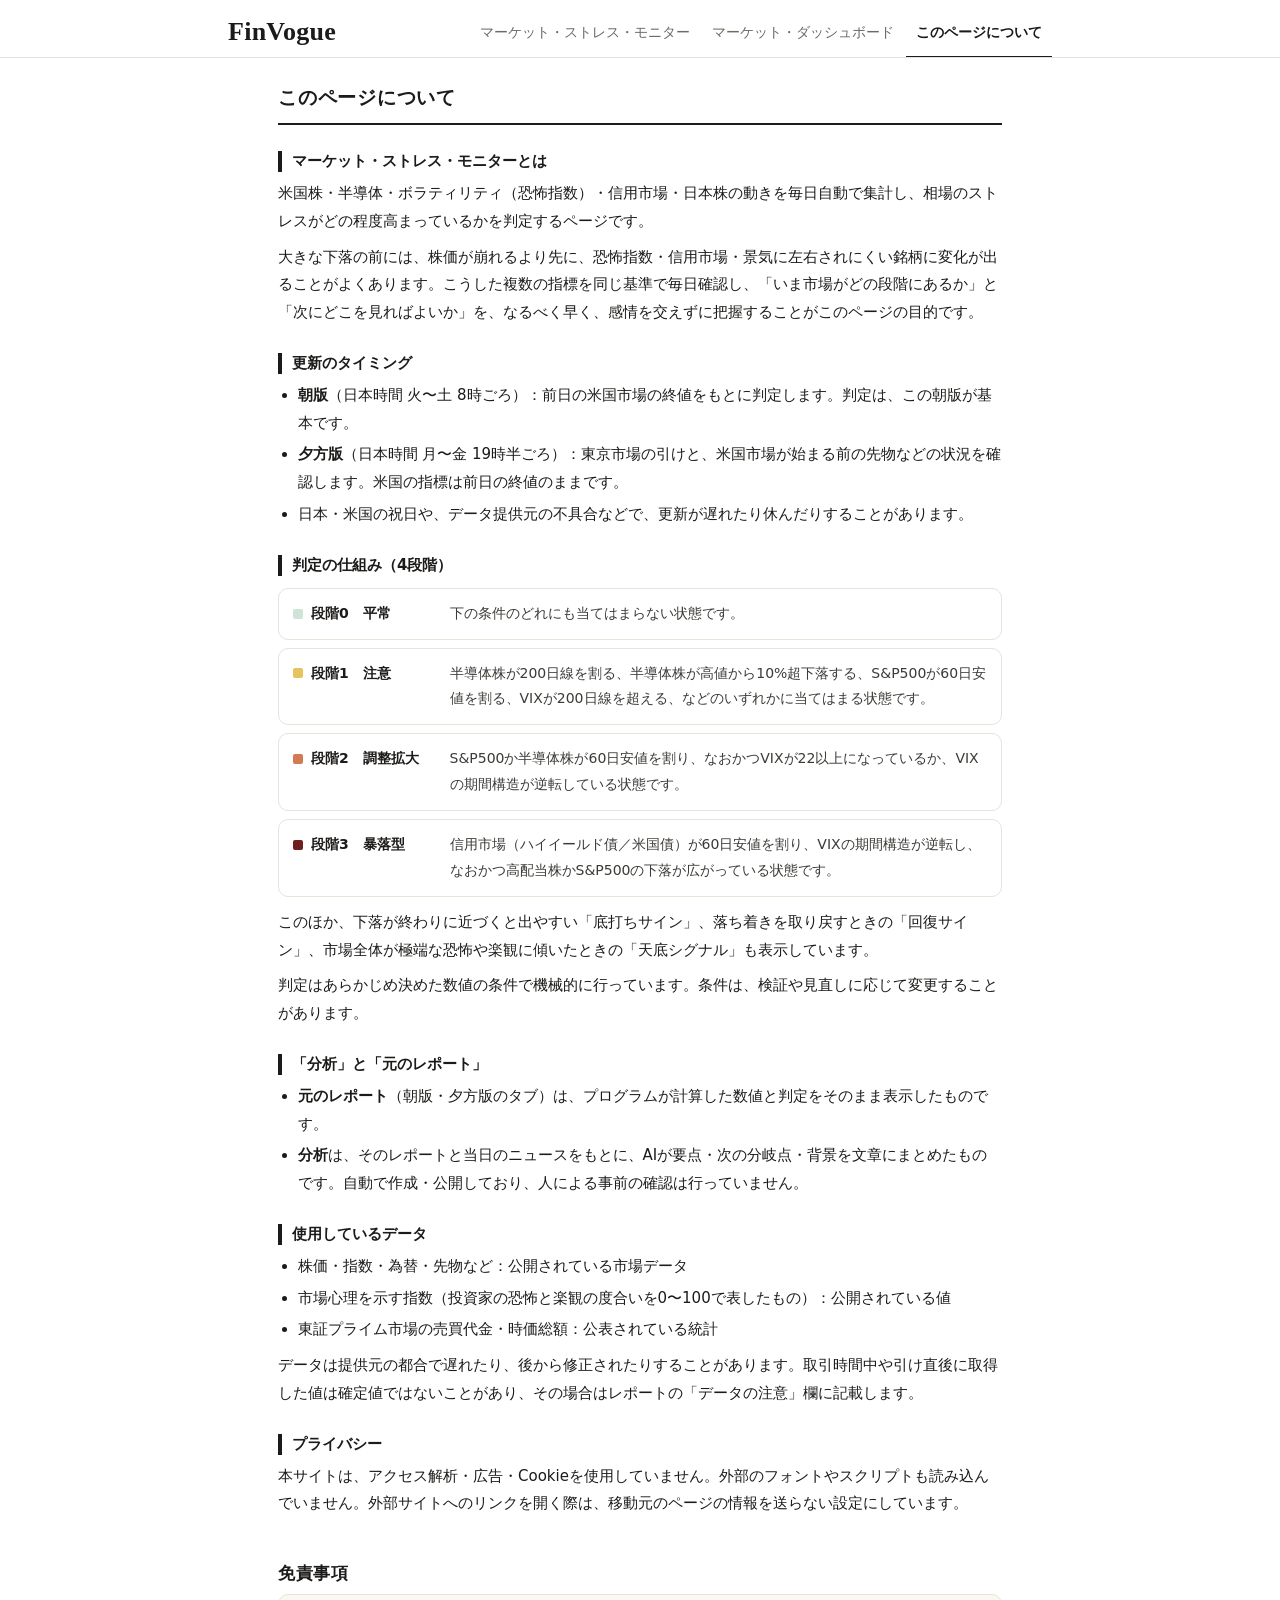
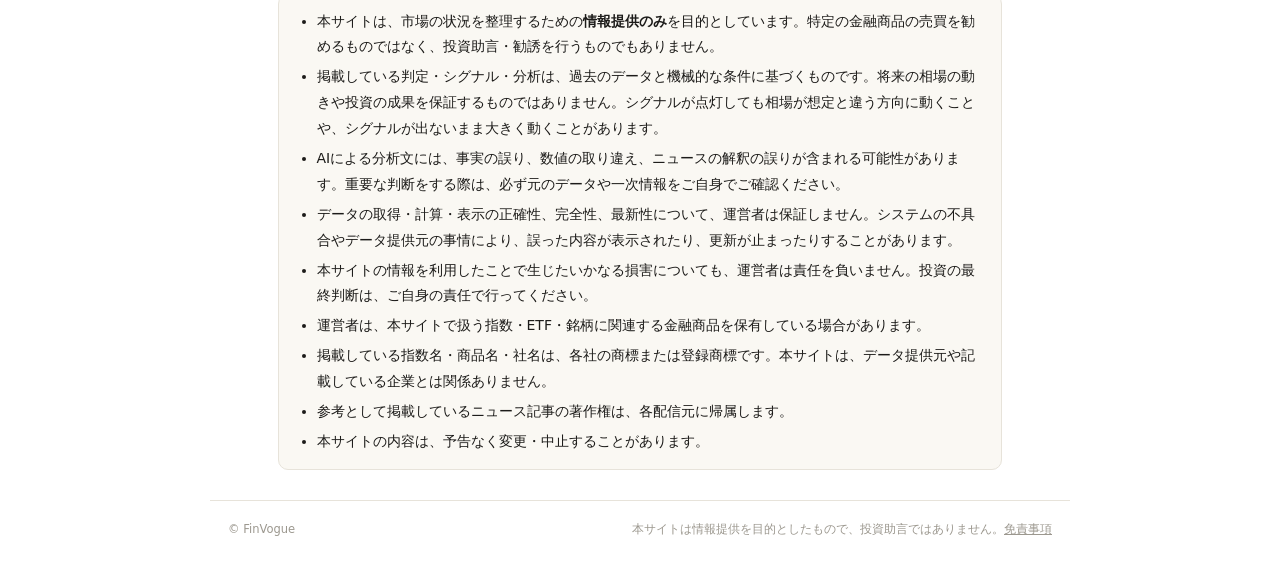
==== about.html @ ae96e3a5 "サイト全体をGitHub Pagesに: 共通ヘッダー・フッター、このページについて、マーケット・ダッシュボード、404。CSP・リファラー非送信を設定 Co-Authored-By: Claude " ====
<!DOCTYPE html>
<html lang="ja">
<head>
<meta charset="utf-8">
<meta name="viewport" content="width=device-width, initial-scale=1">
<meta http-equiv="Content-Security-Policy" content="default-src 'self'; script-src 'self' 'unsafe-inline'; style-src 'self' 'unsafe-inline'; img-src 'self' data:; connect-src 'self'; font-src 'self'; object-src 'none'; base-uri 'self'; form-action 'none'">
<meta name="referrer" content="no-referrer">
<link rel="stylesheet" href="assets/site.css">
<title>このページについて | FinVogue</title>
<style>
:root{--bg:#fff;--ink:#1c1b19;--muted:#6d6a63;--faint:#9c988f;--line:#e7e3da;--soft:#faf8f3;color-scheme:light}
*{box-sizing:border-box}
html,body{margin:0;max-width:100%;overflow-x:hidden}
body{background:var(--bg);color:var(--ink);
  font-family:"Hiragino Sans","Yu Gothic UI","Meiryo","Noto Sans JP",system-ui,sans-serif;
  font-size:15px;line-height:1.85;-webkit-font-smoothing:antialiased;font-feature-settings:"palt"}
.wrap{max-width:760px;margin:0 auto;padding:22px 18px 30px}
h1{font-size:19px;margin:0 0 6px;letter-spacing:.04em;padding-bottom:8px;border-bottom:2px solid var(--ink)}
h2{font-size:17px;margin:40px 0 4px;letter-spacing:.03em}
h3{font-size:15px;margin:26px 0 6px;padding-left:10px;border-left:4px solid var(--ink);line-height:1.4}
p{margin:8px 0}
ul{margin:8px 0;padding-left:1.3em}li{margin:4px 0}
.lead{color:var(--muted);font-size:14px}
.stages{display:grid;gap:8px;margin:12px 0}
.st{display:grid;grid-template-columns:9.5em 1fr;gap:4px 14px;align-items:start;padding:12px 14px;border:1px solid var(--line);border-radius:10px}
.st b{display:flex;align-items:center;gap:8px;font-size:14px;white-space:nowrap}
.st b i{width:10px;height:10px;border-radius:2px;display:inline-block;flex:none}
.st span{font-size:14px;color:#3d3b37}
.h0{background:#cfe3d6}.h1{background:#e7c35f}.h2{background:#d47a52}.h3{background:#6e1f1f}
.box{background:var(--soft);border:1px solid var(--line);border-radius:10px;padding:6px 18px}
.box li{font-size:14px}
@media (max-width:620px){.st{grid-template-columns:1fr}.wrap{padding:18px 14px 24px}}
</style>
</head>
<body>
<header class="site-hd"><div class="in"><a class="brand" href="index.html">FinVogue</a><nav class="site-nav" aria-label="サイト内メニュー"><a href="index.html"><span class="lg">マーケット・ストレス・</span>モニター</a><a href="links.html"><span class="lg">マーケット・</span>ダッシュボード</a><a href="about.html" aria-current="page">このページについて</a></nav></div></header>
<main class="wrap">
<h1>このページについて</h1>

<h3>マーケット・ストレス・モニターとは</h3>
<p>米国株・半導体・ボラティリティ（恐怖指数）・信用市場・日本株の動きを毎日自動で集計し、相場のストレスがどの程度高まっているかを判定するページです。</p>
<p>大きな下落の前には、株価が崩れるより先に、恐怖指数・信用市場・景気に左右されにくい銘柄に変化が出ることがよくあります。こうした複数の指標を同じ基準で毎日確認し、「いま市場がどの段階にあるか」と「次にどこを見ればよいか」を、なるべく早く、感情を交えずに把握することがこのページの目的です。</p>

<h3>更新のタイミング</h3>
<ul>
<li><b>朝版</b>（日本時間 火〜土 8時ごろ）：前日の米国市場の終値をもとに判定します。判定は、この朝版が基本です。</li>
<li><b>夕方版</b>（日本時間 月〜金 19時半ごろ）：東京市場の引けと、米国市場が始まる前の先物などの状況を確認します。米国の指標は前日の終値のままです。</li>
<li>日本・米国の祝日や、データ提供元の不具合などで、更新が遅れたり休んだりすることがあります。</li>
</ul>

<h3>判定の仕組み（4段階）</h3>
<div class="stages">
<div class="st"><b><i class="h0"></i>段階0　平常</b><span>下の条件のどれにも当てはまらない状態です。</span></div>
<div class="st"><b><i class="h1"></i>段階1　注意</b><span>半導体株が200日線を割る、半導体株が高値から10%超下落する、S&amp;P500が60日安値を割る、VIXが200日線を超える、などのいずれかに当てはまる状態です。</span></div>
<div class="st"><b><i class="h2"></i>段階2　調整拡大</b><span>S&amp;P500か半導体株が60日安値を割り、なおかつVIXが22以上になっているか、VIXの期間構造が逆転している状態です。</span></div>
<div class="st"><b><i class="h3"></i>段階3　暴落型</b><span>信用市場（ハイイールド債／米国債）が60日安値を割り、VIXの期間構造が逆転し、なおかつ高配当株かS&amp;P500の下落が広がっている状態です。</span></div>
</div>
<p>このほか、下落が終わりに近づくと出やすい「底打ちサイン」、落ち着きを取り戻すときの「回復サイン」、市場全体が極端な恐怖や楽観に傾いたときの「天底シグナル」も表示しています。</p>
<p>判定はあらかじめ決めた数値の条件で機械的に行っています。条件は、検証や見直しに応じて変更することがあります。</p>

<h3>「分析」と「元のレポート」</h3>
<ul>
<li><b>元のレポート</b>（朝版・夕方版のタブ）は、プログラムが計算した数値と判定をそのまま表示したものです。</li>
<li><b>分析</b>は、そのレポートと当日のニュースをもとに、AIが要点・次の分岐点・背景を文章にまとめたものです。自動で作成・公開しており、人による事前の確認は行っていません。</li>
</ul>

<h3>使用しているデータ</h3>
<ul>
<li>株価・指数・為替・先物など：公開されている市場データ</li>
<li>市場心理を示す指数（投資家の恐怖と楽観の度合いを0〜100で表したもの）：公開されている値</li>
<li>東証プライム市場の売買代金・時価総額：公表されている統計</li>
</ul>
<p>データは提供元の都合で遅れたり、後から修正されたりすることがあります。取引時間中や引け直後に取得した値は確定値ではないことがあり、その場合はレポートの「データの注意」欄に記載します。</p>

<h3>プライバシー</h3>
<p>本サイトは、アクセス解析・広告・Cookieを使用していません。外部のフォントやスクリプトも読み込んでいません。外部サイトへのリンクを開く際は、移動元のページの情報を送らない設定にしています。</p>

<h2 id="disclaimer">免責事項</h2>
<div class="box"><ul>
<li>本サイトは、市場の状況を整理するための<b>情報提供のみ</b>を目的としています。特定の金融商品の売買を勧めるものではなく、投資助言・勧誘を行うものでもありません。</li>
<li>掲載している判定・シグナル・分析は、過去のデータと機械的な条件に基づくものです。将来の相場の動きや投資の成果を保証するものではありません。シグナルが点灯しても相場が想定と違う方向に動くことや、シグナルが出ないまま大きく動くことがあります。</li>
<li>AIによる分析文には、事実の誤り、数値の取り違え、ニュースの解釈の誤りが含まれる可能性があります。重要な判断をする際は、必ず元のデータや一次情報をご自身でご確認ください。</li>
<li>データの取得・計算・表示の正確性、完全性、最新性について、運営者は保証しません。システムの不具合やデータ提供元の事情により、誤った内容が表示されたり、更新が止まったりすることがあります。</li>
<li>本サイトの情報を利用したことで生じたいかなる損害についても、運営者は責任を負いません。投資の最終判断は、ご自身の責任で行ってください。</li>
<li>運営者は、本サイトで扱う指数・ETF・銘柄に関連する金融商品を保有している場合があります。</li>
<li>掲載している指数名・商品名・社名は、各社の商標または登録商標です。本サイトは、データ提供元や記載している企業とは関係ありません。</li>
<li>参考として掲載しているニュース記事の著作権は、各配信元に帰属します。</li>
<li>本サイトの内容は、予告なく変更・中止することがあります。</li>
</ul></div>
</main>
<footer class="site-ft"><span>© FinVogue</span><span>本サイトは情報提供を目的としたもので、投資助言ではありません。<a href="about.html#disclaimer">免責事項</a></span></footer>
</body>
</html>
---- assets/site.css ----
/* FinVogue サイト共通のヘッダーとフッター（各ページの配色変数を使う） */
.site-hd{border-bottom:1px solid var(--line,#e7e3da);background:var(--bg,#fff)}
.site-hd .in{max-width:860px;margin:0 auto;padding:14px 18px 0;display:flex;align-items:flex-end;justify-content:space-between;gap:6px 24px;flex-wrap:wrap}
.brand{font-family:"Hiragino Mincho ProN","Yu Mincho","YuMincho","Noto Serif JP",Georgia,"Times New Roman",serif;
  font-size:26px;font-weight:700;letter-spacing:.01em;color:var(--ink,#1c1b19);text-decoration:none;line-height:1;padding-bottom:12px}
.site-nav{display:flex;gap:2px;overflow-x:auto;scrollbar-width:none;-webkit-overflow-scrolling:touch}
.site-nav::-webkit-scrollbar{display:none}
.site-nav a{font-size:13.5px;color:var(--muted,#6d6a63);text-decoration:none;white-space:nowrap;
  padding:6px 10px 11px;border-bottom:2px solid transparent;margin-bottom:-1px}
.site-nav a:hover{color:var(--ink,#1c1b19)}
.site-nav a[aria-current="page"]{color:var(--ink,#1c1b19);font-weight:700;border-bottom-color:var(--ink,#1c1b19)}
.site-ft{max-width:860px;margin:0 auto;padding:18px 18px 34px;font-size:11.5px;color:var(--faint,#9c988f);
  display:flex;flex-wrap:wrap;gap:4px 14px;justify-content:space-between;border-top:1px solid var(--line,#e7e3da)}
.site-ft a{color:inherit}
html.embed .site-hd,html.embed .site-ft{display:none}
@media (max-width:620px){
  .site-hd .in{padding:12px 12px 0;gap:4px}
  .brand{font-size:23px;padding-bottom:4px;width:100%}
  .site-nav{margin:0 -4px;width:calc(100% + 8px)}
  .site-nav a{padding:6px 8px 10px;font-size:13px}
  .site-nav .lg{display:none}
}
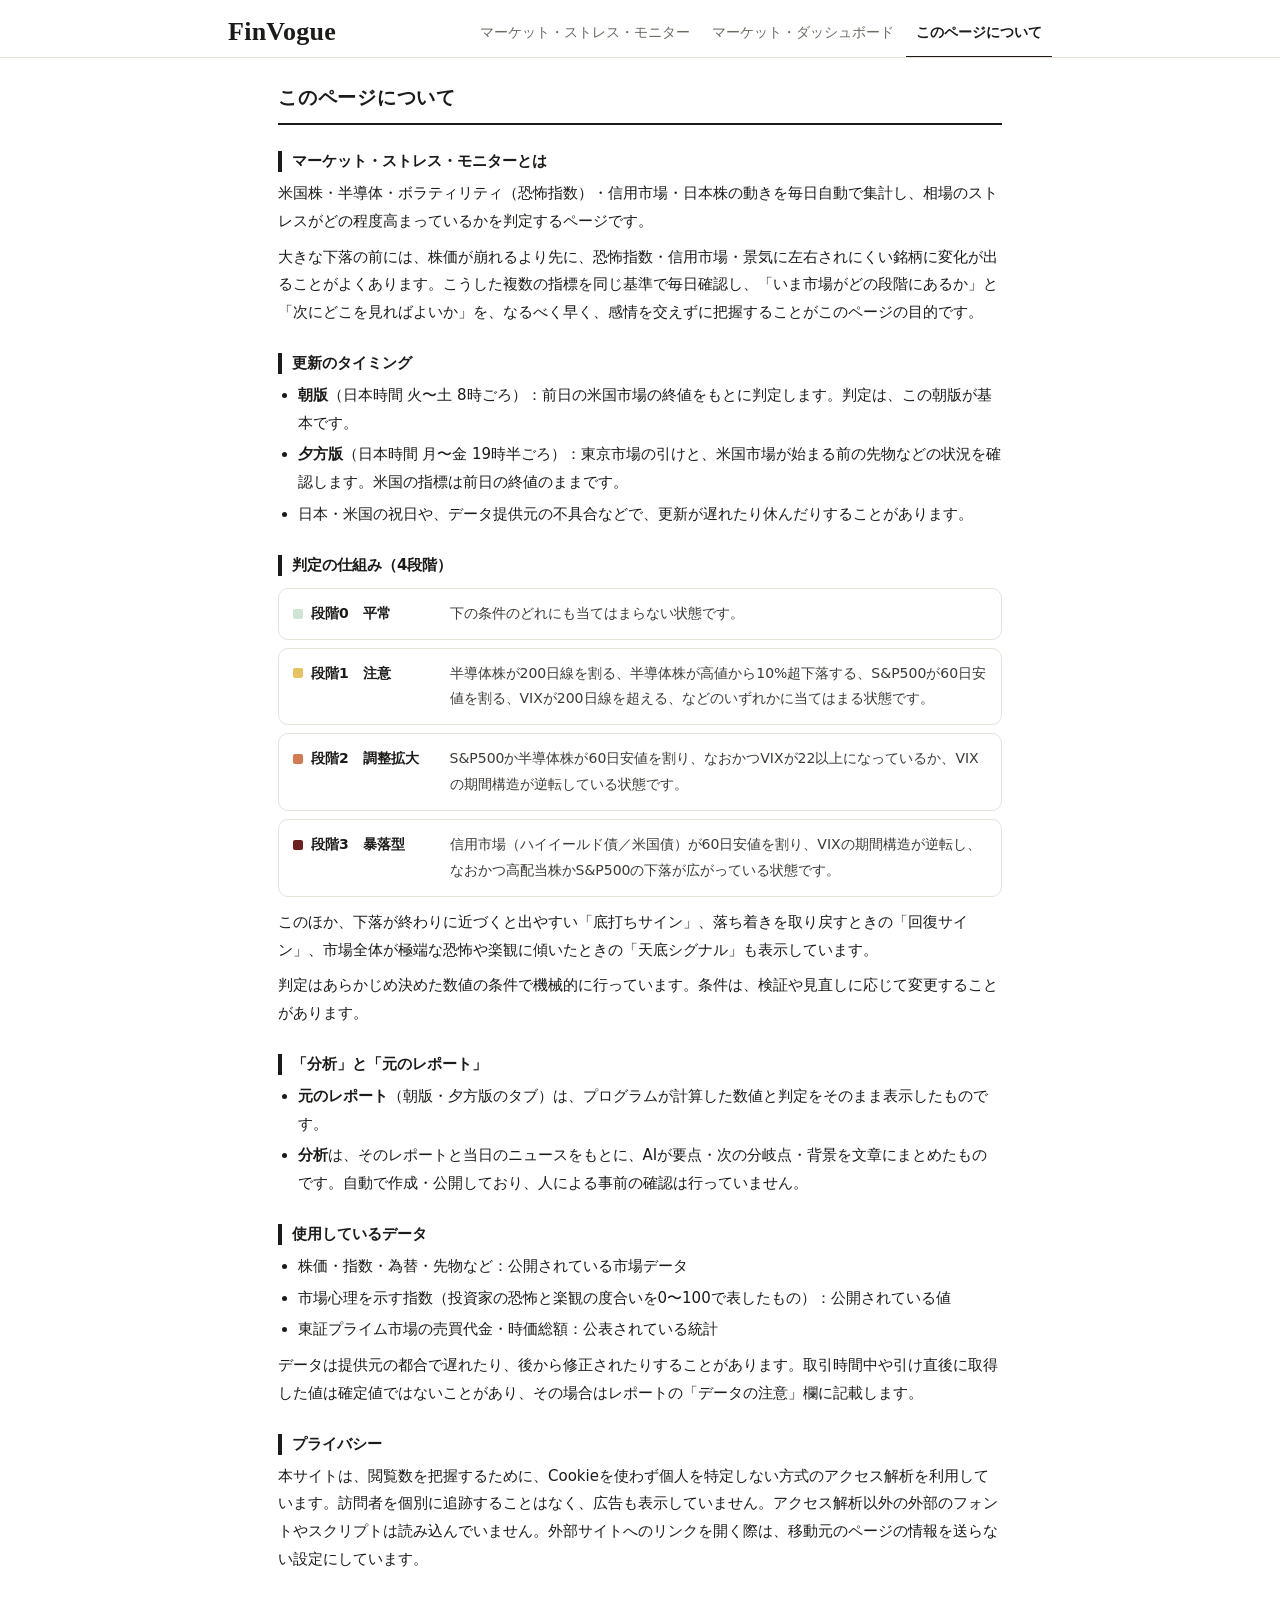
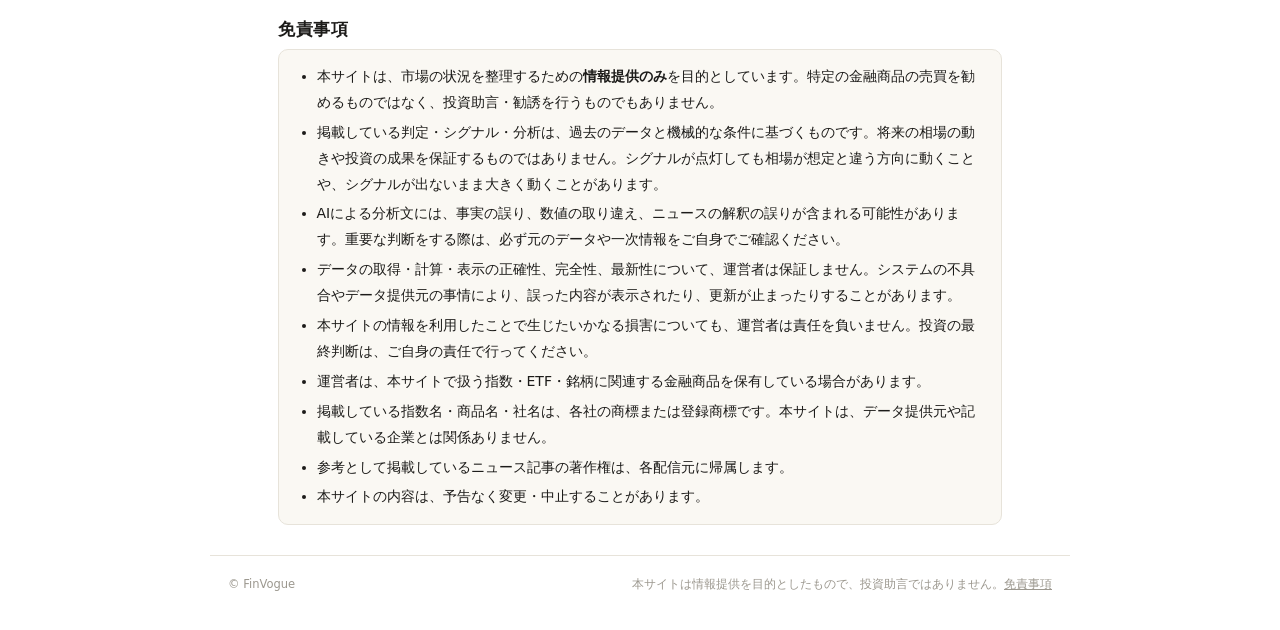
==== commit c008a2a2: "Cookieを使わないアクセス解析(Cloudflare Web Analytics)を追加。CSPとプライバシーの記載を更新 Co-Authored-By: Claude Opus 5.5 <nor" ====
--- a/about.html
+++ b/about.html
@@ -3,7 +3,7 @@
 <head>
 <meta charset="utf-8">
 <meta name="viewport" content="width=device-width, initial-scale=1">
-<meta http-equiv="Content-Security-Policy" content="default-src 'self'; script-src 'self' 'unsafe-inline'; style-src 'self' 'unsafe-inline'; img-src 'self' data:; connect-src 'self'; font-src 'self'; object-src 'none'; base-uri 'self'; form-action 'none'">
+<meta http-equiv="Content-Security-Policy" content="default-src 'self'; script-src 'self' 'unsafe-inline' https://static.cloudflareinsights.com; style-src 'self' 'unsafe-inline'; img-src 'self' data:; connect-src 'self' https://cloudflareinsights.com https://*.cloudflareinsights.com; font-src 'self'; object-src 'none'; base-uri 'self'; form-action 'none'">
 <meta name="referrer" content="no-referrer">
 <link rel="stylesheet" href="assets/site.css">
 <title>このページについて | FinVogue</title>
@@ -73,7 +73,7 @@
 <p>データは提供元の都合で遅れたり、後から修正されたりすることがあります。取引時間中や引け直後に取得した値は確定値ではないことがあり、その場合はレポートの「データの注意」欄に記載します。</p>
 
 <h3>プライバシー</h3>
-<p>本サイトは、アクセス解析・広告・Cookieを使用していません。外部のフォントやスクリプトも読み込んでいません。外部サイトへのリンクを開く際は、移動元のページの情報を送らない設定にしています。</p>
+<p>本サイトは、閲覧数を把握するために、Cookieを使わず個人を特定しない方式のアクセス解析を利用しています。訪問者を個別に追跡することはなく、広告も表示していません。アクセス解析以外の外部のフォントやスクリプトは読み込んでいません。外部サイトへのリンクを開く際は、移動元のページの情報を送らない設定にしています。</p>
 
 <h2 id="disclaimer">免責事項</h2>
 <div class="box"><ul>
@@ -89,5 +89,6 @@
 </ul></div>
 </main>
 <footer class="site-ft"><span>© FinVogue</span><span>本サイトは情報提供を目的としたもので、投資助言ではありません。<a href="about.html#disclaimer">免責事項</a></span></footer>
+<!-- Cloudflare Web Analytics（Cookieを使わないアクセス数の計測） --><script type='module' src='https://static.cloudflareinsights.com/beacon.min.js' data-cf-beacon='{"token": "53d737177417465da31ccee3e11a5c7b"}'></script>
 </body>
 </html>
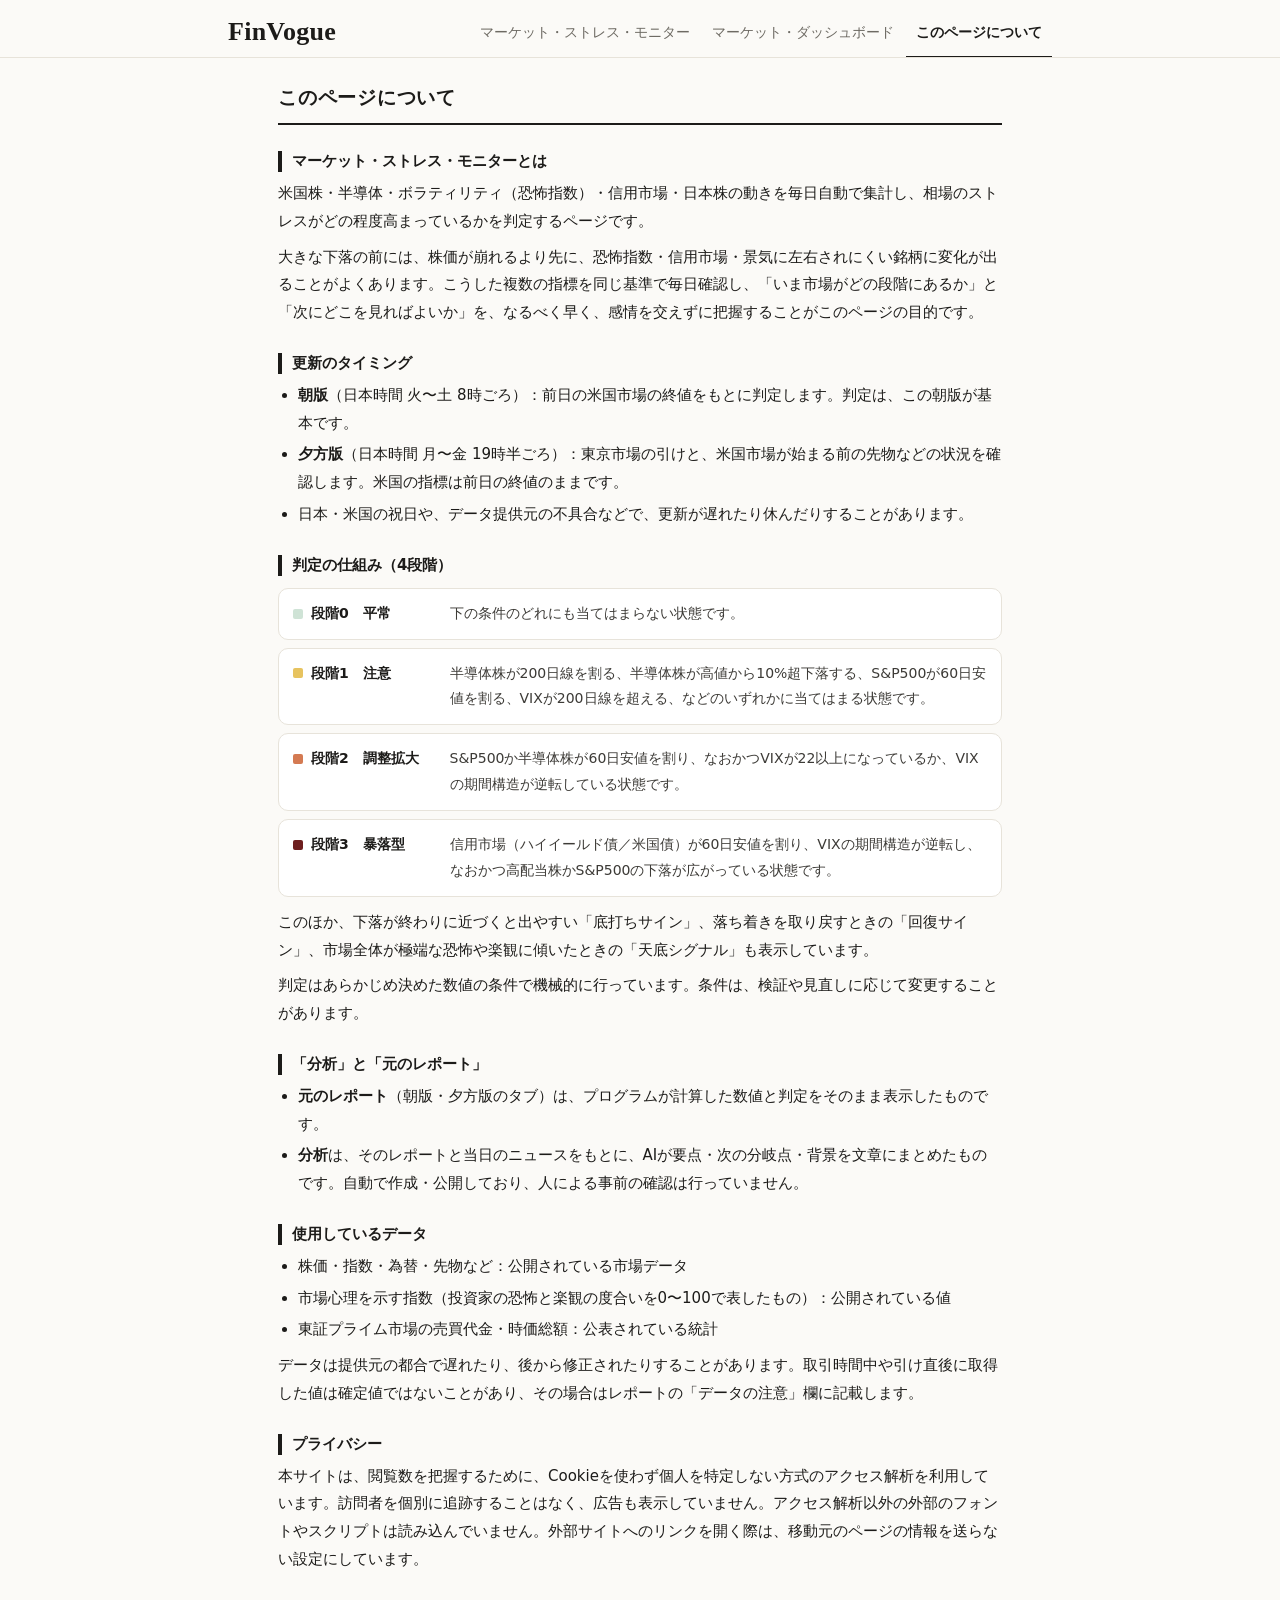
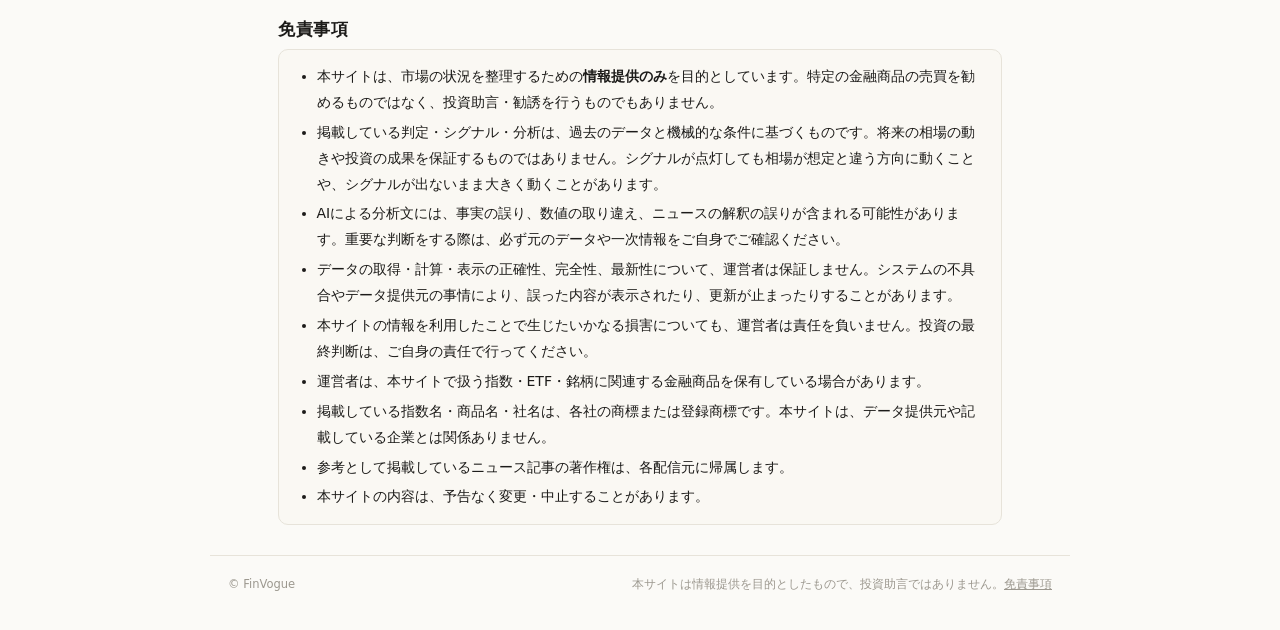
==== commit 49013898: "全ページを明るい配色に統一(端末のダークモードに関係なく同じ見た目)、背景色をそろえる Co-Authored-By: Claude Opus 5.5 <noreply@anthropic.com> " ====
--- a/about.html
+++ b/about.html
@@ -8,7 +8,7 @@
 <link rel="stylesheet" href="assets/site.css">
 <title>このページについて | FinVogue</title>
 <style>
-:root{--bg:#fff;--ink:#1c1b19;--muted:#6d6a63;--faint:#9c988f;--line:#e7e3da;--soft:#faf8f3;color-scheme:light}
+:root{--bg:#fbfaf7;--ink:#1c1b19;--muted:#6d6a63;--faint:#9c988f;--line:#e7e3da;--soft:#faf8f3;color-scheme:light}
 *{box-sizing:border-box}
 html,body{margin:0;max-width:100%;overflow-x:hidden}
 body{background:var(--bg);color:var(--ink);
@@ -22,7 +22,7 @@
 ul{margin:8px 0;padding-left:1.3em}li{margin:4px 0}
 .lead{color:var(--muted);font-size:14px}
 .stages{display:grid;gap:8px;margin:12px 0}
-.st{display:grid;grid-template-columns:9.5em 1fr;gap:4px 14px;align-items:start;padding:12px 14px;border:1px solid var(--line);border-radius:10px}
+.st{display:grid;background:#fff;grid-template-columns:9.5em 1fr;gap:4px 14px;align-items:start;padding:12px 14px;border:1px solid var(--line);border-radius:10px}
 .st b{display:flex;align-items:center;gap:8px;font-size:14px;white-space:nowrap}
 .st b i{width:10px;height:10px;border-radius:2px;display:inline-block;flex:none}
 .st span{font-size:14px;color:#3d3b37}
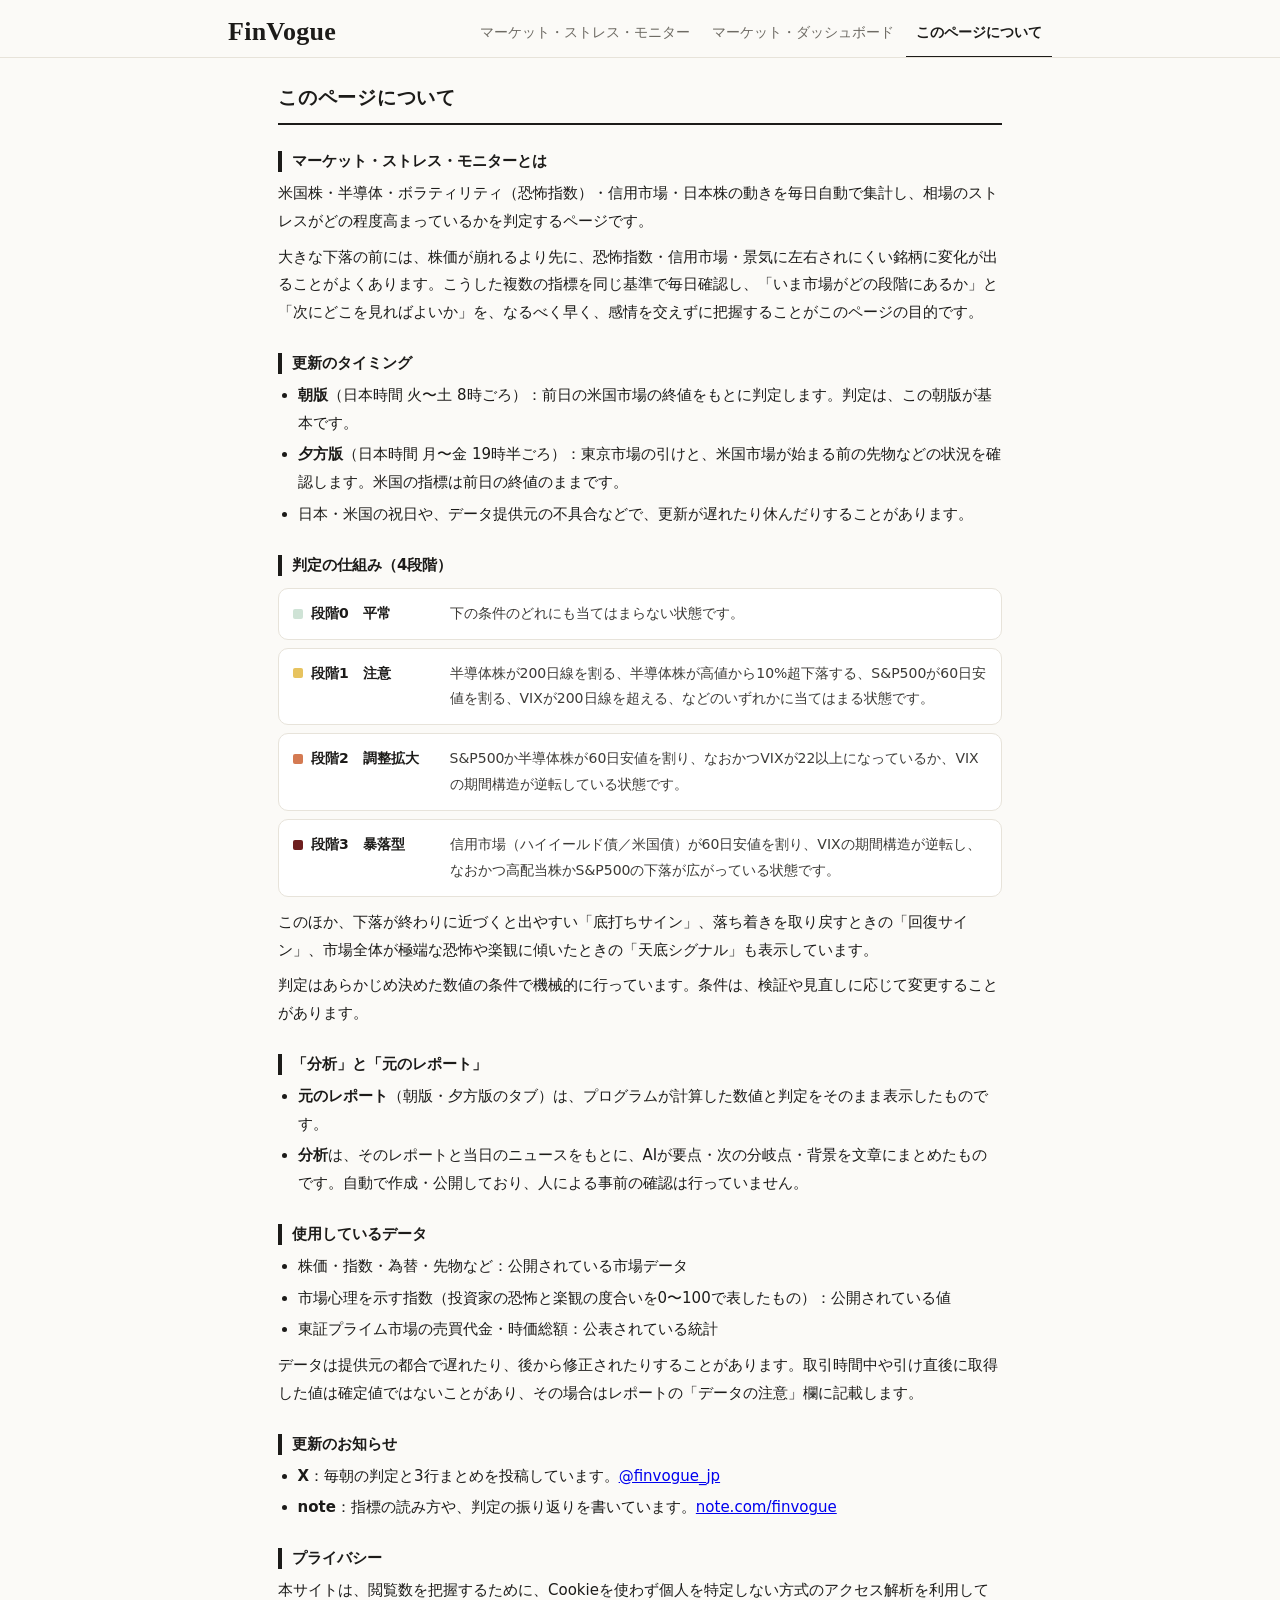
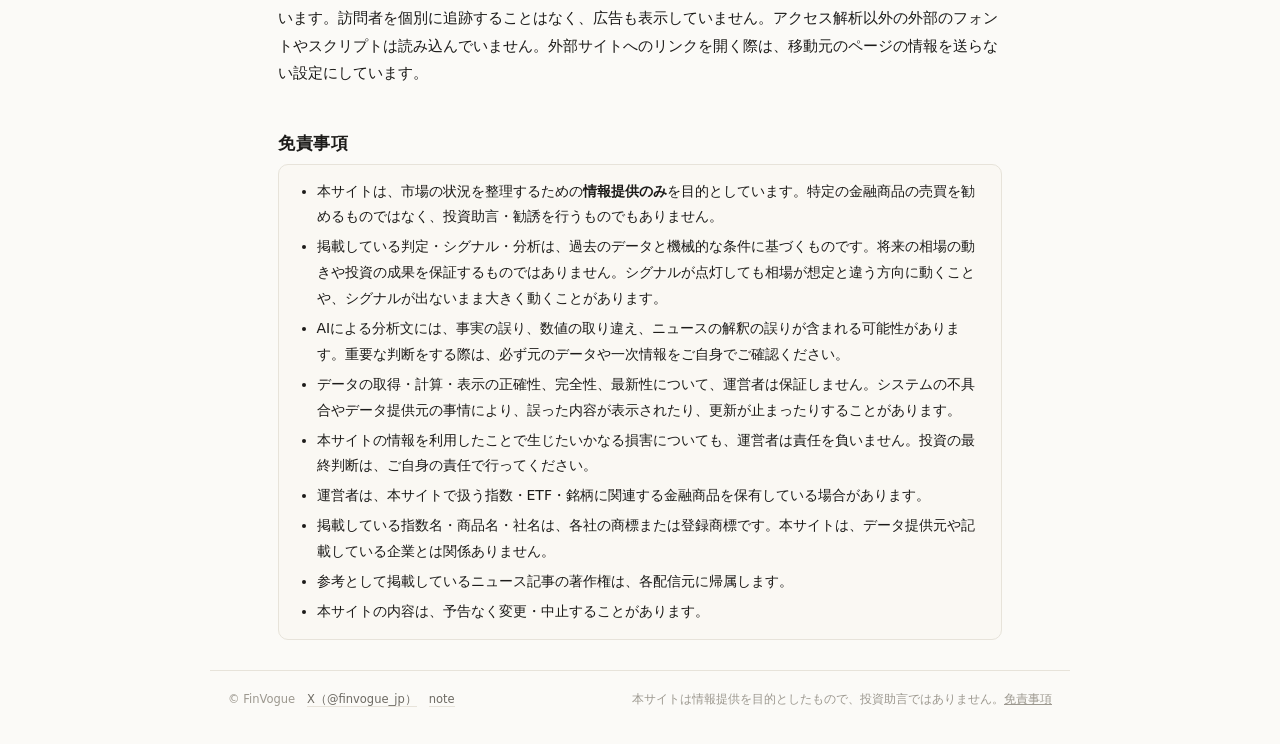
==== commit 6c6fe0c8: "フッターと「このページについて」にXとnoteへのリンクを追加 Co-Authored-By: Claude Opus 5.5 <noreply@anthropic.com> Claude-Sessi" ====
--- a/about.html
+++ b/about.html
@@ -6,6 +6,20 @@
 <meta http-equiv="Content-Security-Policy" content="default-src 'self'; script-src 'self' 'unsafe-inline' https://static.cloudflareinsights.com; style-src 'self' 'unsafe-inline'; img-src 'self' data:; connect-src 'self' https://cloudflareinsights.com https://*.cloudflareinsights.com; font-src 'self'; object-src 'none'; base-uri 'self'; form-action 'none'">
 <meta name="referrer" content="no-referrer">
 <link rel="stylesheet" href="assets/site.css">
+<link rel="icon" href="assets/favicon.svg" type="image/svg+xml">
+<link rel="icon" href="assets/favicon-32.png" sizes="32x32" type="image/png">
+<link rel="apple-touch-icon" href="assets/apple-touch-icon.png">
+<meta name="description" content="FinVogueのマーケット・ストレス・モニターの仕組みと免責事項です。">
+<meta property="og:type" content="website">
+<meta property="og:site_name" content="FinVogue">
+<meta property="og:title" content="このページについて | FinVogue">
+<meta property="og:description" content="FinVogueのマーケット・ストレス・モニターの仕組みと免責事項です。">
+<meta property="og:url" content="https://monkeypod8068.github.io/finvogue-monitor/about.html">
+<meta property="og:image" content="https://monkeypod8068.github.io/finvogue-monitor/assets/ogp.png">
+<meta property="og:image:width" content="1200">
+<meta property="og:image:height" content="630">
+<meta name="twitter:card" content="summary_large_image">
+<meta name="twitter:site" content="@finvogue_jp">
 <title>このページについて | FinVogue</title>
 <style>
 :root{--bg:#fbfaf7;--ink:#1c1b19;--muted:#6d6a63;--faint:#9c988f;--line:#e7e3da;--soft:#faf8f3;color-scheme:light}
@@ -72,6 +86,12 @@
 </ul>
 <p>データは提供元の都合で遅れたり、後から修正されたりすることがあります。取引時間中や引け直後に取得した値は確定値ではないことがあり、その場合はレポートの「データの注意」欄に記載します。</p>
 
+<h3>更新のお知らせ</h3>
+<ul>
+<li><b>X</b>：毎朝の判定と3行まとめを投稿しています。<a href="https://x.com/finvogue_jp" target="_blank" rel="me noopener noreferrer">@finvogue_jp</a></li>
+<li><b>note</b>：指標の読み方や、判定の振り返りを書いています。<a href="https://note.com/finvogue" target="_blank" rel="me noopener noreferrer">note.com/finvogue</a></li>
+</ul>
+
 <h3>プライバシー</h3>
 <p>本サイトは、閲覧数を把握するために、Cookieを使わず個人を特定しない方式のアクセス解析を利用しています。訪問者を個別に追跡することはなく、広告も表示していません。アクセス解析以外の外部のフォントやスクリプトは読み込んでいません。外部サイトへのリンクを開く際は、移動元のページの情報を送らない設定にしています。</p>
 
@@ -88,7 +108,7 @@
 <li>本サイトの内容は、予告なく変更・中止することがあります。</li>
 </ul></div>
 </main>
-<footer class="site-ft"><span>© FinVogue</span><span>本サイトは情報提供を目的としたもので、投資助言ではありません。<a href="about.html#disclaimer">免責事項</a></span></footer>
+<footer class="site-ft"><span>© FinVogue　<a class="sns" href="https://x.com/finvogue_jp" target="_blank" rel="me noopener noreferrer">X（@finvogue_jp）</a>　<a class="sns" href="https://note.com/finvogue" target="_blank" rel="me noopener noreferrer">note</a></span><span>本サイトは情報提供を目的としたもので、投資助言ではありません。<a href="about.html#disclaimer">免責事項</a></span></footer>
 <!-- Cloudflare Web Analytics（Cookieを使わないアクセス数の計測） --><script type='module' src='https://static.cloudflareinsights.com/beacon.min.js' data-cf-beacon='{"token": "53d737177417465da31ccee3e11a5c7b"}'></script>
 </body>
 </html>
--- a/assets/site.css
+++ b/assets/site.css
@@ -20,3 +20,5 @@
   .site-nav a{padding:6px 8px 10px;font-size:13px}
   .site-nav .lg{display:none}
 }
+.site-ft a.sns{color:var(--muted,#6d6a63);text-decoration:none;border-bottom:1px solid var(--line,#e7e3da)}
+.site-ft a.sns:hover{color:var(--ink,#1c1b19)}
